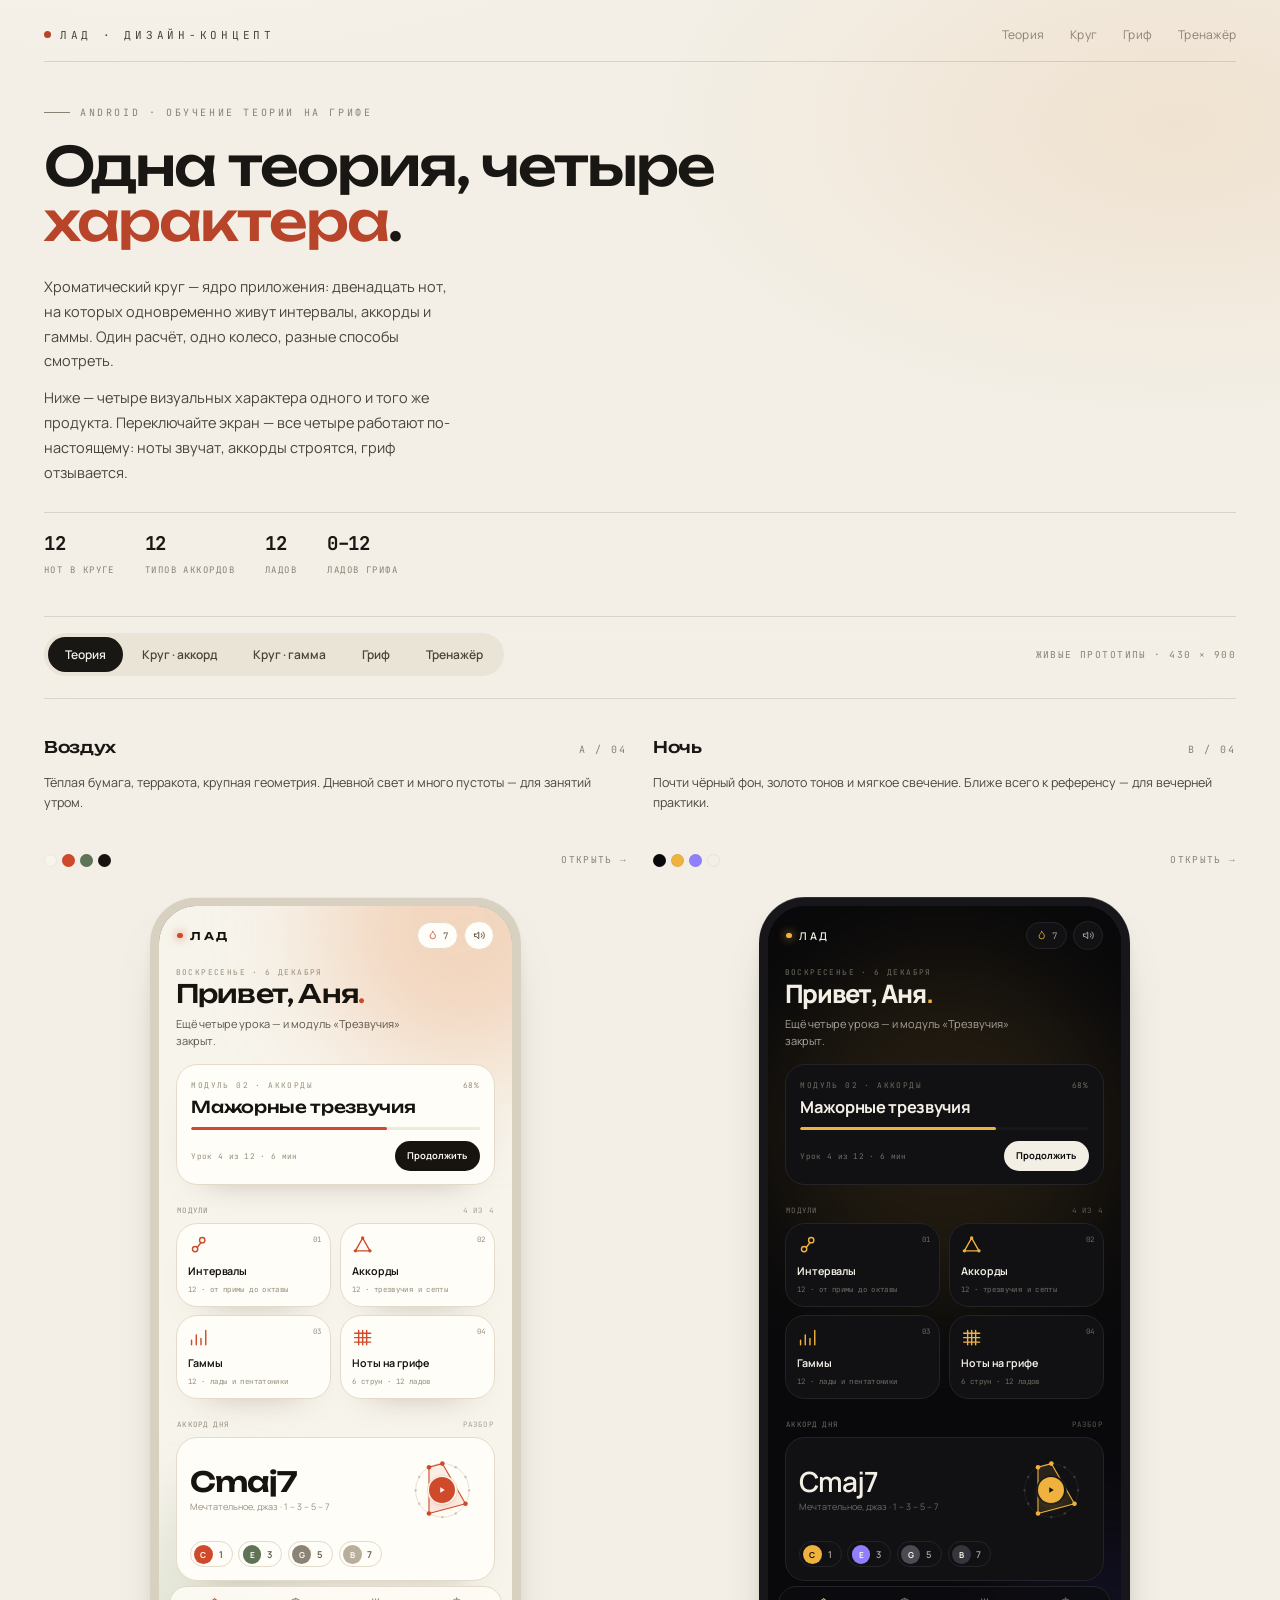
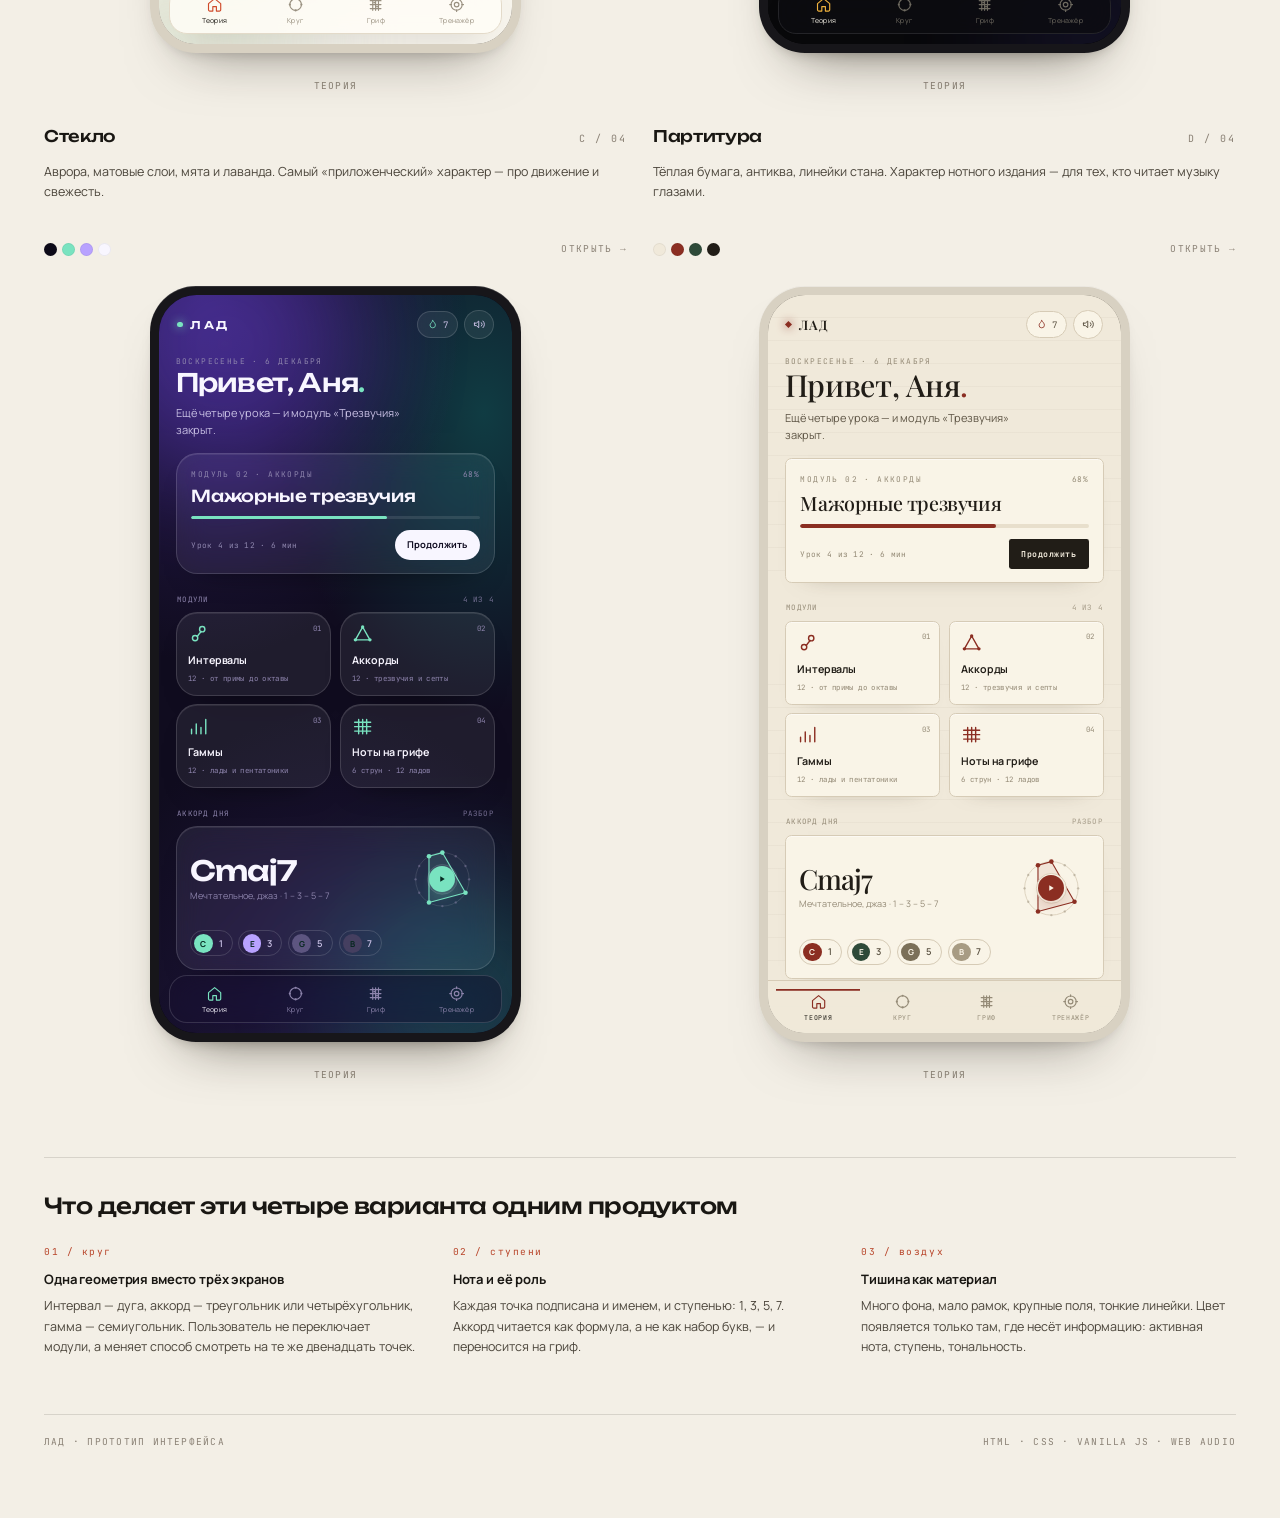
==== index.html @ 46d34e44 "ЛАД: четыре варианта дизайна, локальные шрифты и Android-оболочка" ====
<!doctype html>
<html lang="ru">
<head>
<meta charset="utf-8">
<meta name="viewport" content="width=device-width, initial-scale=1">
<title>ЛАД — четыре характера одного приложения</title>
<link rel="stylesheet" href="assets/fonts/fonts.css">
<style>
  :root{
    --paper:#f3efe6;
    --paper-2:#eae4d7;
    --ink:#191713;
    --ink-2:#4a443a;
    --ink-3:#8a8175;
    --rule:rgba(25,23,19,.13);
    --accent:#b8452a;
    --font:"Manrope",system-ui,sans-serif;
    --mono:"JetBrains Mono",ui-monospace,monospace;
  }
  *{box-sizing:border-box}
  html,body{margin:0}
  body{
    background:
      radial-gradient(1100px 520px at 12% -8%, #fbf7ee 0%, rgba(251,247,238,0) 62%),
      radial-gradient(900px 500px at 92% 4%, #f0e2d0 0%, rgba(240,226,208,0) 58%),
      var(--paper);
    color:var(--ink);
    font-family:var(--font);
    -webkit-font-smoothing:antialiased;
    padding:0 0 70px;
  }
  .wrap{max-width:1500px;margin:0 auto;padding:0 44px}

  /* ---------- top bar ---------- */
  .top{display:flex;align-items:center;justify-content:space-between;padding:26px 0 0;border-bottom:1px solid var(--rule);padding-bottom:18px}
  .brand{display:flex;align-items:center;gap:9px;font-family:var(--mono);font-size:11px;letter-spacing:.34em;text-transform:uppercase;color:var(--ink-2)}
  .brand i{width:7px;height:7px;border-radius:50%;background:var(--accent);display:block}
  .top nav{display:flex;gap:26px;font-size:12px;color:var(--ink-3)}
  .top nav b{color:var(--ink);font-weight:600}
  .top nav span{letter-spacing:.02em}

  /* ---------- hero ---------- */
  .hero{display:grid;grid-template-columns:minmax(0,1.15fr) minmax(0,.85fr);gap:56px;align-items:start;padding:44px 0 38px}
  .eyebrow{font-family:var(--mono);font-size:10px;letter-spacing:.26em;text-transform:uppercase;color:var(--ink-3);display:flex;align-items:center;gap:10px}
  .eyebrow::before{content:"";width:26px;height:1px;background:var(--ink-3);display:block}
  h1{
    font-family:"Unbounded",var(--font);
    font-weight:500;font-size:clamp(34px,4.2vw,62px);line-height:1.02;
    letter-spacing:-.035em;margin:20px 0 0;max-width:14ch;
  }
  h1 em{font-style:normal;color:var(--accent)}
  .hero p{font-size:14.5px;line-height:1.72;color:var(--ink-2);margin:0 0 6px;max-width:46ch}
  .hero p + p{margin-top:12px}
  .facts{display:flex;gap:30px;margin-top:26px;padding-top:18px;border-top:1px solid var(--rule)}
  .fact b{display:block;font-family:var(--mono);font-size:19px;letter-spacing:-.02em}
  .fact span{font-family:var(--mono);font-size:9px;letter-spacing:.16em;text-transform:uppercase;color:var(--ink-3)}

  /* ---------- switcher ---------- */
  .bar{display:flex;align-items:center;justify-content:space-between;gap:20px;padding:16px 0 22px;border-top:1px solid var(--rule);border-bottom:1px solid var(--rule);position:sticky;top:0;z-index:20;background:rgba(243,239,230,.88);backdrop-filter:blur(14px)}
  .switch{display:flex;gap:2px;background:var(--paper-2);border-radius:999px;padding:4px}
  .switch button{
    appearance:none;border:0;background:transparent;cursor:pointer;
    font-family:var(--font);font-size:12px;font-weight:600;color:var(--ink-2);
    padding:9px 17px;border-radius:999px;transition:background .18s,color .18s;
  }
  .switch button:hover{color:var(--ink)}
  .switch button.on{background:var(--ink);color:var(--paper)}
  .hint{font-family:var(--mono);font-size:9.5px;letter-spacing:.15em;text-transform:uppercase;color:var(--ink-3)}

  /* ---------- gallery ---------- */
  .gallery{display:grid;grid-template-columns:repeat(4,minmax(0,1fr));gap:30px;padding:38px 0 12px}
  .col{display:flex;flex-direction:column;gap:16px;min-width:0}
  .col-head{display:flex;align-items:baseline;justify-content:space-between;gap:10px}
  .col-head .let{font-family:var(--mono);font-size:10px;letter-spacing:.2em;color:var(--ink-3)}
  .col-head h2{font-family:"Unbounded",var(--font);font-weight:500;font-size:16px;letter-spacing:-.02em;margin:0}
  .col-desc{font-size:12.5px;line-height:1.6;color:var(--ink-2);min-height:64px}
  .swatches{display:flex;gap:5px;align-items:center}
  .swatches i{width:13px;height:13px;border-radius:50%;display:block;box-shadow:inset 0 0 0 1px rgba(0,0,0,.06)}
  .col-link{margin-left:auto;font-family:var(--mono);font-size:9.5px;letter-spacing:.14em;text-transform:uppercase;color:var(--ink-3);text-decoration:none;border-bottom:1px solid transparent}
  .col-link:hover{color:var(--ink);border-color:var(--ink)}

  .phone-slot{position:relative;display:flex;justify-content:center;padding:14px 0 10px}
  .phone{
    width:452px;height:922px;flex:none;
    border-radius:56px;padding:11px;
    background:#17161a;
    box-shadow:
      0 1px 0 rgba(255,255,255,.16) inset,
      0 40px 70px -46px rgba(30,24,14,.7),
      0 8px 20px -14px rgba(30,24,14,.5);
    zoom:.655;
  }
  .phone iframe{
    width:100%;height:100%;border:0;display:block;border-radius:46px;background:#0b0b0d;
  }
  .phone.light-frame{background:#d8d1c2;box-shadow:0 1px 0 rgba(255,255,255,.6) inset,0 40px 70px -46px rgba(30,24,14,.55),0 8px 20px -14px rgba(30,24,14,.35)}
  .caption{font-family:var(--mono);font-size:9.5px;letter-spacing:.12em;text-transform:uppercase;color:var(--ink-3);text-align:center}

  /* ---------- principles ---------- */
  .principles{margin-top:64px;border-top:1px solid var(--rule);padding-top:34px}
  .principles h3{font-family:"Unbounded",var(--font);font-weight:500;font-size:22px;letter-spacing:-.025em;margin:0 0 26px}
  .pgrid{display:grid;grid-template-columns:repeat(3,1fr);gap:34px}
  .p h4{font-size:13px;margin:0 0 8px;letter-spacing:-.01em}
  .p p{font-size:12.5px;line-height:1.65;color:var(--ink-2);margin:0}
  .p .n{font-family:var(--mono);font-size:9.5px;letter-spacing:.16em;color:var(--accent);display:block;margin-bottom:12px}
  footer{margin-top:56px;padding-top:20px;border-top:1px solid var(--rule);display:flex;justify-content:space-between;gap:20px;font-family:var(--mono);font-size:9.5px;letter-spacing:.13em;text-transform:uppercase;color:var(--ink-3)}

  @media (max-width:1380px){
    .gallery{grid-template-columns:repeat(2,minmax(0,1fr));gap:34px 26px}
    .hero{grid-template-columns:1fr;gap:26px}
    .phone{zoom:.82}
  }
  @media (max-width:860px){
    .wrap{padding:0 20px}
    .gallery{grid-template-columns:1fr}
    .hero{padding:34px 0 26px}
    .top nav{display:none}
    .phone{zoom:.86}
    .pgrid{grid-template-columns:1fr;gap:22px}
  }
</style>
</head>
<body>
<div class="wrap">

  <header class="top">
    <div class="brand"><i></i>лад · дизайн-концепт</div>
    <nav>
      <span>Теория</span><span>Круг</span><span>Гриф</span><span>Тренажёр</span>
    </nav>
  </header>

  <section class="hero">
    <div>
      <div class="eyebrow">Android · обучение теории на грифе</div>
      <h1>Одна теория, четыре <em>характера</em>.</h1>
    </div>
    <div>
      <p>Хроматический круг — ядро приложения: двенадцать нот, на которых одновременно живут интервалы, аккорды и гаммы. Один расчёт, одно колесо, разные способы смотреть.</p>
      <p>Ниже — четыре визуальных характера одного и того же продукта. Переключайте экран — все четыре работают по-настоящему: ноты звучат, аккорды строятся, гриф отзывается.</p>
      <div class="facts">
        <div class="fact"><b>12</b><span>нот в круге</span></div>
        <div class="fact"><b>12</b><span>типов аккордов</span></div>
        <div class="fact"><b>12</b><span>ладов</span></div>
        <div class="fact"><b>0–12</b><span>ладов грифа</span></div>
      </div>
    </div>
  </section>

  <div class="bar">
    <div class="switch" id="switch">
      <button data-screen="home" class="on">Теория</button>
      <button data-screen="circle">Круг · аккорд</button>
      <button data-screen="scale">Круг · гамма</button>
      <button data-screen="neck">Гриф</button>
      <button data-screen="train">Тренажёр</button>
    </div>
    <div class="hint">живые прототипы · 430 × 900</div>
  </div>

  <section class="gallery" id="gallery"></section>

  <section class="principles">
    <h3>Что делает эти четыре варианта одним продуктом</h3>
    <div class="pgrid">
      <div class="p"><span class="n">01 / круг</span><h4>Одна геометрия вместо трёх экранов</h4><p>Интервал — дуга, аккорд — треугольник или четырёхугольник, гамма — семиугольник. Пользователь не переключает модули, а меняет способ смотреть на те же двенадцать точек.</p></div>
      <div class="p"><span class="n">02 / ступени</span><h4>Нота и её роль</h4><p>Каждая точка подписана и именем, и ступенью: 1, 3, 5, 7. Аккорд читается как формула, а не как набор букв, — и переносится на гриф.</p></div>
      <div class="p"><span class="n">03 / воздух</span><h4>Тишина как материал</h4><p>Много фона, мало рамок, крупные поля, тонкие линейки. Цвет появляется только там, где несёт информацию: активная нота, ступень, тональность.</p></div>
    </div>
  </section>

  <footer>
    <span>лад · прототип интерфейса</span>
    <span>html · css · vanilla js · web audio</span>
  </footer>
</div>

<script>
  const THEMES = [
    { id:"air", letter:"A", name:"Воздух", frame:"light-frame",
      desc:"Тёплая бумага, терракота, крупная геометрия. Дневной свет и много пустоты — для занятий утром.",
      sw:["#f7f4ec","#cf4a2a","#5f7357","#17140f"], cap:"дневной свет" },
    { id:"night", letter:"B", name:"Ночь", frame:"",
      desc:"Почти чёрный фон, золото тонов и мягкое свечение. Ближе всего к референсу — для вечерней практики.",
      sw:["#09090b","#f0b23e","#9080ff","#f3efe5"], cap:"вечерняя практика" },
    { id:"glass", letter:"C", name:"Стекло", frame:"",
      desc:"Аврора, матовые слои, мята и лаванда. Самый «приложенческий» характер — про движение и свежесть.",
      sw:["#0c0a18","#79e3c0","#b8a2ff","#f8f6ff"], cap:"прохладное стекло" },
    { id:"score", letter:"D", name:"Партитура", frame:"light-frame",
      desc:"Тёплая бумага, антиква, линейки стана. Характер нотного издания — для тех, кто читает музыку глазами.",
      sw:["#f0e9da","#8b2e22","#2e4a39","#211d17"], cap:"нотное издание" }
  ];

  const SCREENS = {
    home:   { path:"app.html?theme=%t&screen=home",            cap:"теория" },
    circle: { path:"app.html?theme=%t&screen=circle&mode=chord", cap:"круг · аккорд" },
    scale:  { path:"app.html?theme=%t&screen=circle&mode=scale", cap:"круг · гамма" },
    neck:   { path:"app.html?theme=%t&screen=neck&mode=chord",   cap:"гриф" },
    train:  { path:"app.html?theme=%t&screen=train&demo=answered", cap:"тренажёр" }
  };

  const gallery = document.getElementById("gallery");

  gallery.innerHTML = THEMES.map(t => `
    <article class="col" data-theme="${t.id}">
      <div class="col-head">
        <h2>${t.name}</h2>
        <span class="let">${t.letter} / 04</span>
      </div>
      <div class="col-desc">${t.desc}</div>
      <div class="swatches">
        ${t.sw.map(c => `<i style="background:${c}"></i>`).join("")}
        <a class="col-link" href="app.html?theme=${t.id}" target="_blank" rel="noopener">открыть →</a>
      </div>
      <div class="phone-slot">
        <div class="phone ${t.frame}">
          <iframe title="${t.name}" src="" loading="lazy"></iframe>
        </div>
      </div>
      <div class="caption" data-cap>${t.cap}</div>
    </article>
  `).join("");

  function setScreen(key){
    const cfg = SCREENS[key] || SCREENS.home;
    document.querySelectorAll("#gallery .col").forEach(col => {
      const theme = col.dataset.theme;
      const frame = col.querySelector("iframe");
      const src = cfg.path.replace("%t", theme);
      if (frame.getAttribute("src") !== src) frame.setAttribute("src", src);
      const cap = col.querySelector("[data-cap]");
      if (cap) cap.textContent = cfg.cap;
    });
  }

  document.getElementById("switch").addEventListener("click", e => {
    const btn = e.target.closest("button[data-screen]");
    if (!btn) return;
    document.querySelectorAll("#switch button").forEach(b => b.classList.toggle("on", b === btn));
    setScreen(btn.dataset.screen);
  });

  const initial = new URLSearchParams(location.search).get("screen") || "home";
  document.querySelectorAll("#switch button").forEach(b => b.classList.toggle("on", b.dataset.screen === initial));
  setScreen(initial);
</script>
</body>
</html>
---- assets/fonts/fonts.css ----
@font-face {
  font-family: "Unbounded";
  font-style: normal;
  font-weight: 200 900;
  font-display: swap;
  src: url("unbounded-cyr.woff2") format("woff2");
  unicode-range: U+0301, U+0400-045F, U+0490-0491, U+04B0-04B1, U+2116;
}

@font-face {
  font-family: "Unbounded";
  font-style: normal;
  font-weight: 200 900;
  font-display: swap;
  src: url("unbounded-lat.woff2") format("woff2");
  unicode-range: U+0000-00FF, U+0131, U+0152-0153, U+02BB-02BC, U+02C6, U+02DA, U+02DC, U+0304, U+0308, U+0329, U+2000-206F, U+20AC, U+2122, U+2191, U+2193, U+2212, U+2215, U+FEFF, U+FFFD;
}

@font-face {
  font-family: "Manrope";
  font-style: normal;
  font-weight: 200 800;
  font-display: swap;
  src: url("manrope-cyr.woff2") format("woff2");
  unicode-range: U+0301, U+0400-045F, U+0490-0491, U+04B0-04B1, U+2116;
}

@font-face {
  font-family: "Manrope";
  font-style: normal;
  font-weight: 200 800;
  font-display: swap;
  src: url("manrope-lat.woff2") format("woff2");
  unicode-range: U+0000-00FF, U+0131, U+0152-0153, U+02BB-02BC, U+02C6, U+02DA, U+02DC, U+0304, U+0308, U+0329, U+2000-206F, U+20AC, U+2122, U+2191, U+2193, U+2212, U+2215, U+FEFF, U+FFFD;
}

@font-face {
  font-family: "JetBrains Mono";
  font-style: normal;
  font-weight: 100 800;
  font-display: swap;
  src: url("jetbrains-mono-cyr.woff2") format("woff2");
  unicode-range: U+0301, U+0400-045F, U+0490-0491, U+04B0-04B1, U+2116;
}

@font-face {
  font-family: "JetBrains Mono";
  font-style: normal;
  font-weight: 100 800;
  font-display: swap;
  src: url("jetbrains-mono-lat.woff2") format("woff2");
  unicode-range: U+0000-00FF, U+0131, U+0152-0153, U+02BB-02BC, U+02C6, U+02DA, U+02DC, U+0304, U+0308, U+0329, U+2000-206F, U+20AC, U+2122, U+2191, U+2193, U+2212, U+2215, U+FEFF, U+FFFD;
}

@font-face {
  font-family: "Playfair Display";
  font-style: italic;
  font-weight: 400 900;
  font-display: swap;
  src: url("playfair-cyr-italic.woff2") format("woff2");
  unicode-range: U+0301, U+0400-045F, U+0490-0491, U+04B0-04B1, U+2116;
}

@font-face {
  font-family: "Playfair Display";
  font-style: italic;
  font-weight: 400 900;
  font-display: swap;
  src: url("playfair-lat-italic.woff2") format("woff2");
  unicode-range: U+0000-00FF, U+0131, U+0152-0153, U+02BB-02BC, U+02C6, U+02DA, U+02DC, U+0304, U+0308, U+0329, U+2000-206F, U+20AC, U+2122, U+2191, U+2193, U+2212, U+2215, U+FEFF, U+FFFD;
}

@font-face {
  font-family: "Playfair Display";
  font-style: normal;
  font-weight: 400 900;
  font-display: swap;
  src: url("playfair-cyr.woff2") format("woff2");
  unicode-range: U+0301, U+0400-045F, U+0490-0491, U+04B0-04B1, U+2116;
}

@font-face {
  font-family: "Playfair Display";
  font-style: normal;
  font-weight: 400 900;
  font-display: swap;
  src: url("playfair-lat.woff2") format("woff2");
  unicode-range: U+0000-00FF, U+0131, U+0152-0153, U+02BB-02BC, U+02C6, U+02DA, U+02DC, U+0304, U+0308, U+0329, U+2000-206F, U+20AC, U+2122, U+2191, U+2193, U+2212, U+2215, U+FEFF, U+FFFD;
}
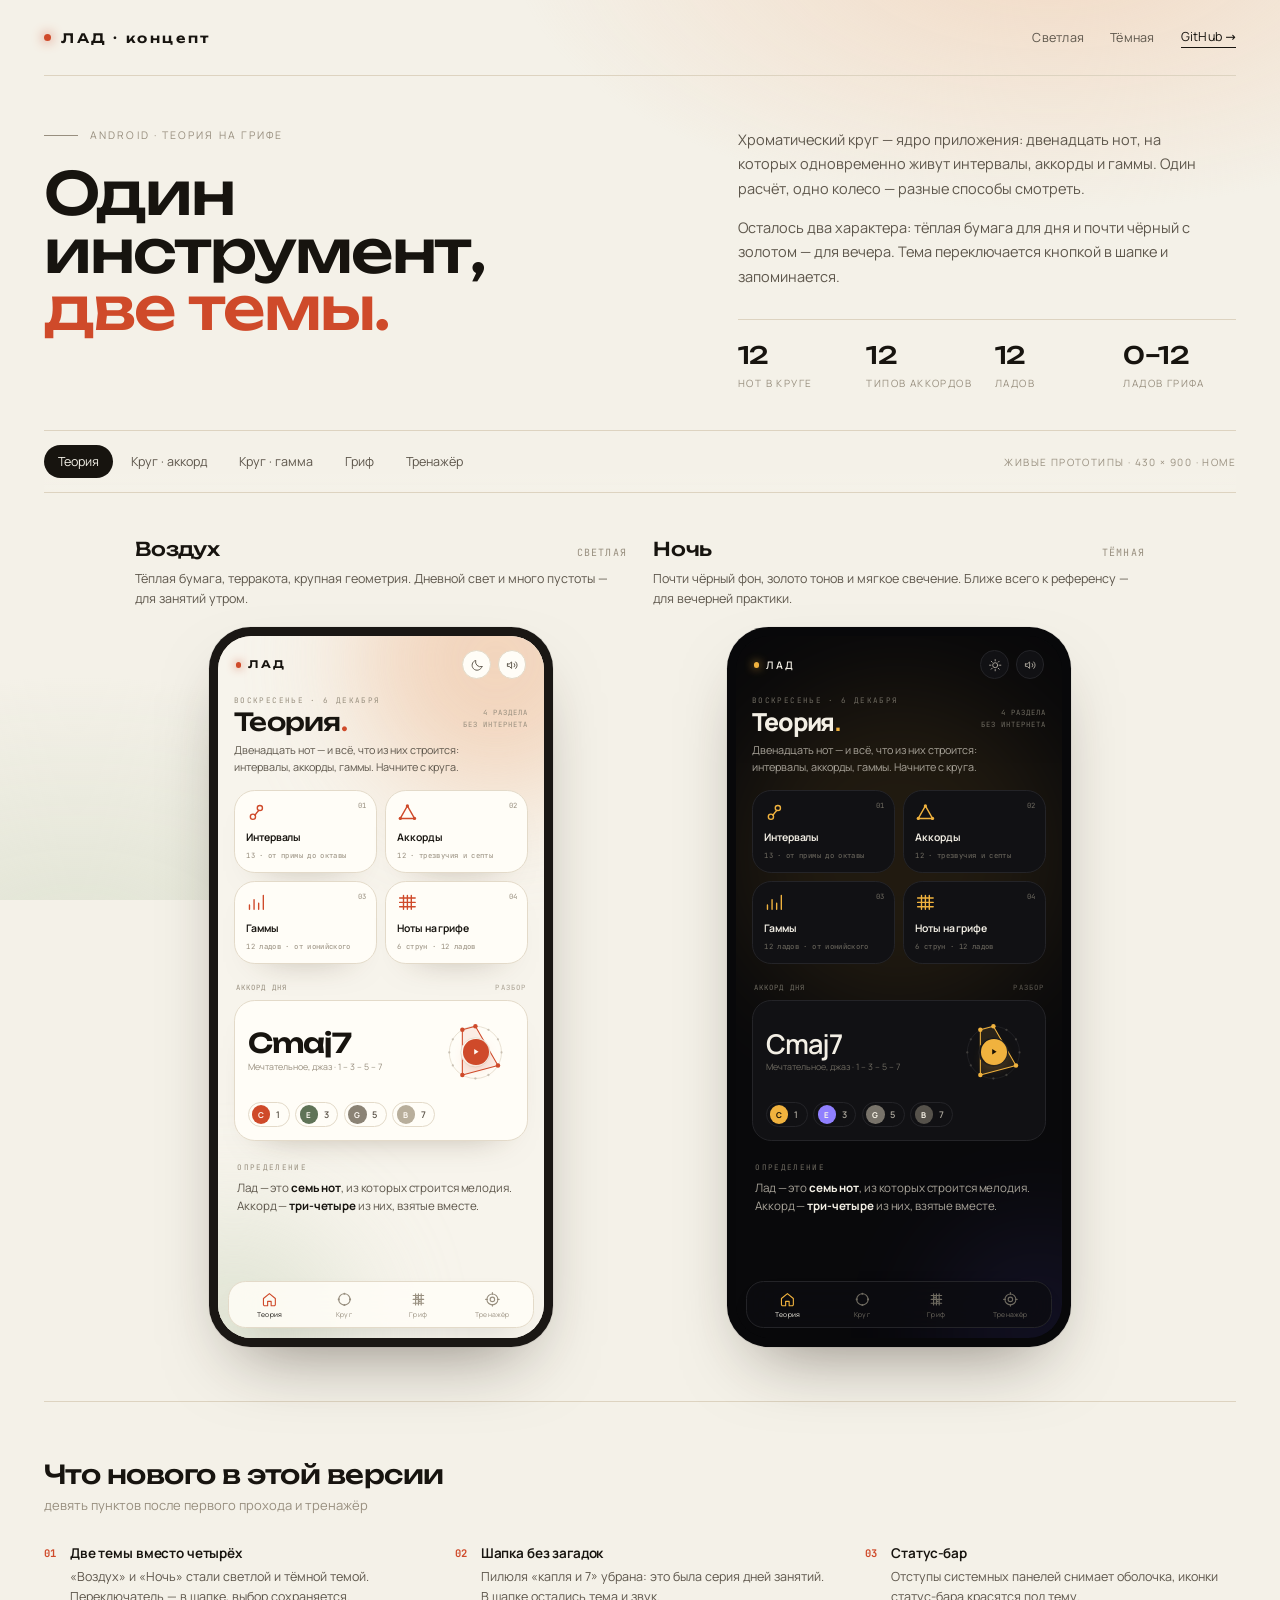
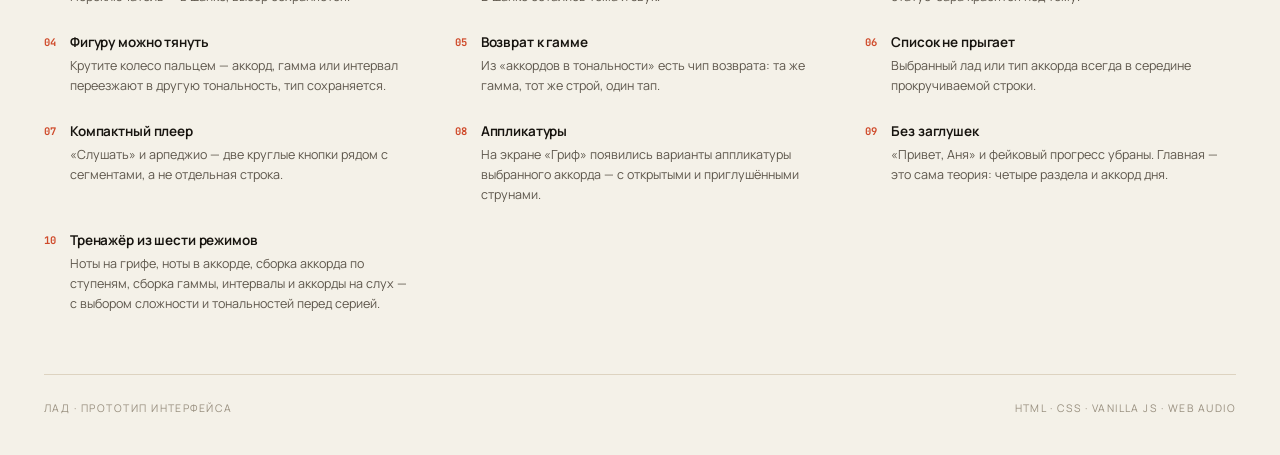
==== commit d465257e: "Тренажёр: шесть режимов, сложность и тональности перед серией - ноты на грифе, ноты в аккорде, сборк" ====
--- a/index.html
+++ b/index.html
@@ -3,120 +3,110 @@
 <head>
 <meta charset="utf-8">
 <meta name="viewport" content="width=device-width, initial-scale=1">
-<title>ЛАД — четыре характера одного приложения</title>
+<title>ЛАД — две темы, один инструмент</title>
 <link rel="stylesheet" href="assets/fonts/fonts.css">
 <style>
   :root{
-    --paper:#f3efe6;
-    --paper-2:#eae4d7;
-    --ink:#191713;
-    --ink-2:#4a443a;
-    --ink-3:#8a8175;
-    --rule:rgba(25,23,19,.13);
-    --accent:#b8452a;
-    --font:"Manrope",system-ui,sans-serif;
-    --mono:"JetBrains Mono",ui-monospace,monospace;
+    --paper:#f4f1e8; --paper-2:#efeade; --ink:#17140f; --ink-2:#5d564b; --ink-3:#988f7f;
+    --line:#ddd3c0; --accent:#cf4a2a; --accent-2:#5f7357;
+    --font:"Manrope",system-ui,sans-serif; --display:"Unbounded","Manrope",sans-serif;
   }
   *{box-sizing:border-box}
   html,body{margin:0}
   body{
+    background:var(--paper); color:var(--ink); font-family:var(--font);
+    -webkit-font-smoothing:antialiased;
+  }
+  body::before{
+    content:""; position:fixed; inset:0; pointer-events:none; z-index:0;
     background:
-      radial-gradient(1100px 520px at 12% -8%, #fbf7ee 0%, rgba(251,247,238,0) 62%),
-      radial-gradient(900px 500px at 92% 4%, #f0e2d0 0%, rgba(240,226,208,0) 58%),
-      var(--paper);
-    color:var(--ink);
-    font-family:var(--font);
-    -webkit-font-smoothing:antialiased;
-    padding:0 0 70px;
-  }
-  .wrap{max-width:1500px;margin:0 auto;padding:0 44px}
-
-  /* ---------- top bar ---------- */
-  .top{display:flex;align-items:center;justify-content:space-between;padding:26px 0 0;border-bottom:1px solid var(--rule);padding-bottom:18px}
-  .brand{display:flex;align-items:center;gap:9px;font-family:var(--mono);font-size:11px;letter-spacing:.34em;text-transform:uppercase;color:var(--ink-2)}
-  .brand i{width:7px;height:7px;border-radius:50%;background:var(--accent);display:block}
-  .top nav{display:flex;gap:26px;font-size:12px;color:var(--ink-3)}
-  .top nav b{color:var(--ink);font-weight:600}
-  .top nav span{letter-spacing:.02em}
-
-  /* ---------- hero ---------- */
-  .hero{display:grid;grid-template-columns:minmax(0,1.15fr) minmax(0,.85fr);gap:56px;align-items:start;padding:44px 0 38px}
-  .eyebrow{font-family:var(--mono);font-size:10px;letter-spacing:.26em;text-transform:uppercase;color:var(--ink-3);display:flex;align-items:center;gap:10px}
-  .eyebrow::before{content:"";width:26px;height:1px;background:var(--ink-3);display:block}
+      radial-gradient(60% 42% at 82% -6%, rgba(240,199,168,.55), transparent 70%),
+      radial-gradient(52% 40% at 6% 104%, rgba(207,216,194,.5), transparent 72%);
+  }
+  .wrap{position:relative; z-index:1; max-width:1560px; margin:0 auto; padding:0 44px}
+
+  /* ---------- top */
+  .top{display:flex; align-items:center; justify-content:space-between; height:76px; border-bottom:1px solid var(--line)}
+  .brand{display:flex; align-items:center; gap:10px; font-family:var(--display); font-size:13px; font-weight:600; letter-spacing:.2em}
+  .brand i{width:7px; height:7px; border-radius:50%; background:var(--accent); box-shadow:0 0 12px var(--accent)}
+  .top nav{display:flex; gap:26px; align-items:center; font-size:12.5px; letter-spacing:.02em}
+  .top nav a{color:var(--ink-2); text-decoration:none; transition:color .2s}
+  .top nav a:hover{color:var(--ink)}
+  .top nav a.cta{color:var(--ink); border-bottom:1px solid var(--ink); padding-bottom:2px}
+
+  /* ---------- hero */
+  .hero{display:grid; grid-template-columns:minmax(0,1.12fr) minmax(0,.88fr); gap:60px; align-items:start; padding:52px 0 40px}
+  .eyebrow{display:flex; align-items:center; gap:12px; font-size:10.5px; letter-spacing:.2em; text-transform:uppercase; color:var(--ink-3)}
+  .eyebrow::before{content:""; width:34px; height:1px; background:var(--ink-3)}
   h1{
-    font-family:"Unbounded",var(--font);
-    font-weight:500;font-size:clamp(34px,4.2vw,62px);line-height:1.02;
-    letter-spacing:-.035em;margin:20px 0 0;max-width:14ch;
-  }
-  h1 em{font-style:normal;color:var(--accent)}
-  .hero p{font-size:14.5px;line-height:1.72;color:var(--ink-2);margin:0 0 6px;max-width:46ch}
-  .hero p + p{margin-top:12px}
-  .facts{display:flex;gap:30px;margin-top:26px;padding-top:18px;border-top:1px solid var(--rule)}
-  .fact b{display:block;font-family:var(--mono);font-size:19px;letter-spacing:-.02em}
-  .fact span{font-family:var(--mono);font-size:9px;letter-spacing:.16em;text-transform:uppercase;color:var(--ink-3)}
-
-  /* ---------- switcher ---------- */
-  .bar{display:flex;align-items:center;justify-content:space-between;gap:20px;padding:16px 0 22px;border-top:1px solid var(--rule);border-bottom:1px solid var(--rule);position:sticky;top:0;z-index:20;background:rgba(243,239,230,.88);backdrop-filter:blur(14px)}
-  .switch{display:flex;gap:2px;background:var(--paper-2);border-radius:999px;padding:4px}
-  .switch button{
-    appearance:none;border:0;background:transparent;cursor:pointer;
-    font-family:var(--font);font-size:12px;font-weight:600;color:var(--ink-2);
-    padding:9px 17px;border-radius:999px;transition:background .18s,color .18s;
-  }
-  .switch button:hover{color:var(--ink)}
-  .switch button.on{background:var(--ink);color:var(--paper)}
-  .hint{font-family:var(--mono);font-size:9.5px;letter-spacing:.15em;text-transform:uppercase;color:var(--ink-3)}
-
-  /* ---------- gallery ---------- */
-  .gallery{display:grid;grid-template-columns:repeat(4,minmax(0,1fr));gap:30px;padding:38px 0 12px}
-  .col{display:flex;flex-direction:column;gap:16px;min-width:0}
-  .col-head{display:flex;align-items:baseline;justify-content:space-between;gap:10px}
-  .col-head .let{font-family:var(--mono);font-size:10px;letter-spacing:.2em;color:var(--ink-3)}
-  .col-head h2{font-family:"Unbounded",var(--font);font-weight:500;font-size:16px;letter-spacing:-.02em;margin:0}
-  .col-desc{font-size:12.5px;line-height:1.6;color:var(--ink-2);min-height:64px}
-  .swatches{display:flex;gap:5px;align-items:center}
-  .swatches i{width:13px;height:13px;border-radius:50%;display:block;box-shadow:inset 0 0 0 1px rgba(0,0,0,.06)}
-  .col-link{margin-left:auto;font-family:var(--mono);font-size:9.5px;letter-spacing:.14em;text-transform:uppercase;color:var(--ink-3);text-decoration:none;border-bottom:1px solid transparent}
-  .col-link:hover{color:var(--ink);border-color:var(--ink)}
-
-  .phone-slot{position:relative;display:flex;justify-content:center;padding:14px 0 10px}
+    margin:22px 0 0; font-family:var(--display); font-weight:500;
+    font-size:clamp(44px,4.6vw,74px); line-height:.98; letter-spacing:-.035em;
+  }
+  h1 em{font-style:normal; color:var(--accent)}
+  .hero p{font-size:14.5px; line-height:1.68; color:var(--ink-2); margin:0 0 15px; max-width:52ch}
+  .facts{display:grid; grid-template-columns:repeat(4,1fr); gap:16px; margin-top:30px; padding-top:20px; border-top:1px solid var(--line)}
+  .facts b{display:block; font-family:var(--display); font-size:24px; font-weight:500; letter-spacing:-.02em}
+  .facts span{display:block; margin-top:6px; font-size:10px; letter-spacing:.14em; text-transform:uppercase; color:var(--ink-3)}
+
+  /* ---------- switch */
+  .switch{
+    position:sticky; top:0; z-index:5; display:flex; align-items:center; justify-content:space-between;
+    gap:20px; padding:14px 0; border-top:1px solid var(--line); border-bottom:1px solid var(--line);
+    background:linear-gradient(var(--paper) 70%, rgba(244,241,232,.85));
+    backdrop-filter:blur(10px);
+  }
+  .tabs{display:flex; gap:4px; flex-wrap:wrap}
+  .tabs button, .themes button{
+    font:inherit; font-size:12.5px; color:var(--ink-2); background:transparent; border:0;
+    padding:8px 14px; border-radius:999px; cursor:pointer; transition:all .18s;
+  }
+  .tabs button:hover, .themes button:hover{color:var(--ink); background:rgba(0,0,0,.04)}
+  .tabs button.on{background:var(--ink); color:var(--paper)}
+  .hint{font-size:10px; letter-spacing:.14em; text-transform:uppercase; color:var(--ink-3)}
+
+  /* ---------- gallery */
+  .gallery{display:grid; grid-template-columns:1fr 1fr; gap:60px; max-width:1010px; margin:0 auto; padding:44px 0 10px; align-items:start}
+  .col{display:flex; flex-direction:column; align-items:center}
+  .col-head{display:flex; align-items:baseline; justify-content:space-between; width:100%; margin-bottom:8px}
+  .col-head h2{margin:0; font-family:var(--display); font-size:19px; font-weight:500; letter-spacing:-.01em}
+  .col-head span{font-family:"JetBrains Mono",monospace; font-size:10px; letter-spacing:.12em; text-transform:uppercase; color:var(--ink-3)}
+  .col-desc{width:100%; min-height:44px; margin:0 0 14px; font-size:12.5px; line-height:1.6; color:var(--ink-2)}
+
   .phone{
-    width:452px;height:922px;flex:none;
-    border-radius:56px;padding:11px;
-    background:#17161a;
-    box-shadow:
-      0 1px 0 rgba(255,255,255,.16) inset,
-      0 40px 70px -46px rgba(30,24,14,.7),
-      0 8px 20px -14px rgba(30,24,14,.5);
-    zoom:.655;
-  }
-  .phone iframe{
-    width:100%;height:100%;border:0;display:block;border-radius:46px;background:#0b0b0d;
-  }
-  .phone.light-frame{background:#d8d1c2;box-shadow:0 1px 0 rgba(255,255,255,.6) inset,0 40px 70px -46px rgba(30,24,14,.55),0 8px 20px -14px rgba(30,24,14,.35)}
-  .caption{font-family:var(--mono);font-size:9.5px;letter-spacing:.12em;text-transform:uppercase;color:var(--ink-3);text-align:center}
-
-  /* ---------- principles ---------- */
-  .principles{margin-top:64px;border-top:1px solid var(--rule);padding-top:34px}
-  .principles h3{font-family:"Unbounded",var(--font);font-weight:500;font-size:22px;letter-spacing:-.025em;margin:0 0 26px}
-  .pgrid{display:grid;grid-template-columns:repeat(3,1fr);gap:34px}
-  .p h4{font-size:13px;margin:0 0 8px;letter-spacing:-.01em}
-  .p p{font-size:12.5px;line-height:1.65;color:var(--ink-2);margin:0}
-  .p .n{font-family:var(--mono);font-size:9.5px;letter-spacing:.16em;color:var(--accent);display:block;margin-bottom:12px}
-  footer{margin-top:56px;padding-top:20px;border-top:1px solid var(--rule);display:flex;justify-content:space-between;gap:20px;font-family:var(--mono);font-size:9.5px;letter-spacing:.13em;text-transform:uppercase;color:var(--ink-3)}
-
-  @media (max-width:1380px){
-    .gallery{grid-template-columns:repeat(2,minmax(0,1fr));gap:34px 26px}
-    .hero{grid-template-columns:1fr;gap:26px}
-    .phone{zoom:.82}
-  }
-  @media (max-width:860px){
+    width:430px; height:900px; flex:none; border-radius:52px; padding:11px;
+    background:#1a1714; box-shadow:0 40px 90px -40px rgba(40,30,20,.55), 0 0 0 1px rgba(0,0,0,.06);
+    zoom:1;
+  }
+  .col.dark .phone{background:#08080a}
+  .phone iframe{width:100%; height:100%; border:0; border-radius:42px; display:block; background:transparent}
+
+  /* ---------- fixes */
+  .fixes{padding:56px 0 20px; border-top:1px solid var(--line); margin-top:44px}
+  .fixes h2{margin:0 0 6px; font-family:var(--display); font-size:26px; font-weight:500; letter-spacing:-.02em}
+  .fixes .lead{font-size:13px; color:var(--ink-3); margin:0 0 30px}
+  .fix-grid{display:grid; grid-template-columns:repeat(3,1fr); gap:26px 40px}
+  .fix{display:flex; gap:14px; align-items:flex-start}
+  .fix b{font-family:"JetBrains Mono",monospace; font-size:10.5px; color:var(--accent); padding-top:2px}
+  .fix h3{margin:0 0 5px; font-size:13.5px; font-weight:650; letter-spacing:-.01em}
+  .fix p{margin:0; font-size:12.5px; line-height:1.6; color:var(--ink-2)}
+  .fix p.q{color:var(--ink-3)}
+
+  footer{display:flex; justify-content:space-between; gap:20px; padding:26px 0 40px; margin-top:40px; border-top:1px solid var(--line); font-size:10.5px; letter-spacing:.14em; text-transform:uppercase; color:var(--ink-3)}
+
+  @media (max-width:1420px){
+    .gallery{gap:26px}
+    .phone{zoom:.8}
+  }
+  @media (max-width:1180px){
+    .hero{grid-template-columns:1fr; gap:26px}
+    .gallery{grid-template-columns:1fr}
+    .fix-grid{grid-template-columns:1fr 1fr}
+  }
+  @media (max-width:760px){
     .wrap{padding:0 20px}
-    .gallery{grid-template-columns:1fr}
-    .hero{padding:34px 0 26px}
-    .top nav{display:none}
-    .phone{zoom:.86}
-    .pgrid{grid-template-columns:1fr;gap:22px}
+    .phone{zoom:.62}
+    .fix-grid{grid-template-columns:1fr}
+    .facts{grid-template-columns:1fr 1fr}
   }
 </style>
 </head>
@@ -124,124 +114,109 @@
 <div class="wrap">
 
   <header class="top">
-    <div class="brand"><i></i>лад · дизайн-концепт</div>
+    <div class="brand"><i></i>ЛАД · концепт</div>
     <nav>
-      <span>Теория</span><span>Круг</span><span>Гриф</span><span>Тренажёр</span>
+      <a href="app.html?theme=air">Светлая</a>
+      <a href="app.html?theme=night">Тёмная</a>
+      <a class="cta" href="https://github.com/DDaaBBrrOO/guitarchords" target="_blank" rel="noopener">GitHub →</a>
     </nav>
   </header>
 
   <section class="hero">
     <div>
-      <div class="eyebrow">Android · обучение теории на грифе</div>
-      <h1>Одна теория, четыре <em>характера</em>.</h1>
+      <div class="eyebrow">Android · теория на грифе</div>
+      <h1>Один инструмент,<br><em>две темы.</em></h1>
     </div>
     <div>
-      <p>Хроматический круг — ядро приложения: двенадцать нот, на которых одновременно живут интервалы, аккорды и гаммы. Один расчёт, одно колесо, разные способы смотреть.</p>
-      <p>Ниже — четыре визуальных характера одного и того же продукта. Переключайте экран — все четыре работают по-настоящему: ноты звучат, аккорды строятся, гриф отзывается.</p>
+      <p>Хроматический круг — ядро приложения: двенадцать нот, на которых одновременно живут интервалы, аккорды и гаммы. Один расчёт, одно колесо — разные способы смотреть.</p>
+      <p>Осталось два характера: тёплая бумага для дня и почти чёрный с золотом — для вечера. Тема переключается кнопкой в шапке и запоминается.</p>
       <div class="facts">
-        <div class="fact"><b>12</b><span>нот в круге</span></div>
-        <div class="fact"><b>12</b><span>типов аккордов</span></div>
-        <div class="fact"><b>12</b><span>ладов</span></div>
-        <div class="fact"><b>0–12</b><span>ладов грифа</span></div>
+        <div><b>12</b><span>нот в круге</span></div>
+        <div><b>12</b><span>типов аккордов</span></div>
+        <div><b>12</b><span>ладов</span></div>
+        <div><b>0–12</b><span>ладов грифа</span></div>
       </div>
     </div>
   </section>
 
-  <div class="bar">
-    <div class="switch" id="switch">
+  <div class="switch">
+    <div class="tabs" id="tabs">
       <button data-screen="home" class="on">Теория</button>
       <button data-screen="circle">Круг · аккорд</button>
-      <button data-screen="scale">Круг · гамма</button>
+      <button data-screen="scales">Круг · гамма</button>
       <button data-screen="neck">Гриф</button>
       <button data-screen="train">Тренажёр</button>
     </div>
-    <div class="hint">живые прототипы · 430 × 900</div>
+    <div class="hint" id="hint">живые прототипы · 430 × 900</div>
   </div>
 
-  <section class="gallery" id="gallery"></section>
-
-  <section class="principles">
-    <h3>Что делает эти четыре варианта одним продуктом</h3>
-    <div class="pgrid">
-      <div class="p"><span class="n">01 / круг</span><h4>Одна геометрия вместо трёх экранов</h4><p>Интервал — дуга, аккорд — треугольник или четырёхугольник, гамма — семиугольник. Пользователь не переключает модули, а меняет способ смотреть на те же двенадцать точек.</p></div>
-      <div class="p"><span class="n">02 / ступени</span><h4>Нота и её роль</h4><p>Каждая точка подписана и именем, и ступенью: 1, 3, 5, 7. Аккорд читается как формула, а не как набор букв, — и переносится на гриф.</p></div>
-      <div class="p"><span class="n">03 / воздух</span><h4>Тишина как материал</h4><p>Много фона, мало рамок, крупные поля, тонкие линейки. Цвет появляется только там, где несёт информацию: активная нота, ступень, тональность.</p></div>
+  <section class="gallery">
+    <div class="col">
+      <div class="col-head"><h2>Воздух</h2><span>светлая</span></div>
+      <p class="col-desc">Тёплая бумага, терракота, крупная геометрия. Дневной свет и много пустоты — для занятий утром.</p>
+      <div class="phone"><iframe id="frame-air" title="Светлая тема"></iframe></div>
+    </div>
+    <div class="col dark">
+      <div class="col-head"><h2>Ночь</h2><span>тёмная</span></div>
+      <p class="col-desc">Почти чёрный фон, золото тонов и мягкое свечение. Ближе всего к референсу — для вечерней практики.</p>
+      <div class="phone"><iframe id="frame-night" title="Тёмная тема"></iframe></div>
     </div>
   </section>
 
+  <section class="fixes">
+    <h2>Что нового в этой версии</h2>
+    <p class="lead">девять пунктов после первого прохода и тренажёр</p>
+    <div class="fix-grid">
+      <div class="fix"><b>01</b><div><h3>Две темы вместо четырёх</h3><p>«Воздух» и «Ночь» стали светлой и тёмной темой. Переключатель — в шапке, выбор сохраняется.</p></div></div>
+      <div class="fix"><b>02</b><div><h3>Шапка без загадок</h3><p>Пилюля «капля и 7» убрана: это была серия дней занятий. В шапке остались тема и звук.</p></div></div>
+      <div class="fix"><b>03</b><div><h3>Статус-бар</h3><p>Отступы системных панелей снимает оболочка, иконки статус-бара красятся под тему.</p></div></div>
+      <div class="fix"><b>04</b><div><h3>Фигуру можно тянуть</h3><p>Крутите колесо пальцем — аккорд, гамма или интервал переезжают в другую тональность, тип сохраняется.</p></div></div>
+      <div class="fix"><b>05</b><div><h3>Возврат к гамме</h3><p>Из «аккордов в тональности» есть чип возврата: та же гамма, тот же строй, один тап.</p></div></div>
+      <div class="fix"><b>06</b><div><h3>Список не прыгает</h3><p>Выбранный лад или тип аккорда всегда в середине прокручиваемой строки.</p></div></div>
+      <div class="fix"><b>07</b><div><h3>Компактный плеер</h3><p>«Слушать» и арпеджио — две круглые кнопки рядом с сегментами, а не отдельная строка.</p></div></div>
+      <div class="fix"><b>08</b><div><h3>Аппликатуры</h3><p>На экране «Гриф» появились варианты аппликатуры выбранного аккорда — с открытыми и приглушёнными струнами.</p></div></div>
+      <div class="fix"><b>09</b><div><h3>Без заглушек</h3><p>«Привет, Аня» и фейковый прогресс убраны. Главная — это сама теория: четыре раздела и аккорд дня.</p></div></div>
+      <div class="fix"><b>10</b><div><h3>Тренажёр из шести режимов</h3><p>Ноты на грифе, ноты в аккорде, сборка аккорда по ступеням, сборка гаммы, интервалы и аккорды на слух — с выбором сложности и тональностей перед серией.</p></div></div>
+    </div>
+  </section>
+
   <footer>
-    <span>лад · прототип интерфейса</span>
-    <span>html · css · vanilla js · web audio</span>
+    <span>ЛАД · прототип интерфейса</span>
+    <span>HTML · CSS · vanilla JS · Web Audio</span>
   </footer>
 </div>
 
 <script>
-  const THEMES = [
-    { id:"air", letter:"A", name:"Воздух", frame:"light-frame",
-      desc:"Тёплая бумага, терракота, крупная геометрия. Дневной свет и много пустоты — для занятий утром.",
-      sw:["#f7f4ec","#cf4a2a","#5f7357","#17140f"], cap:"дневной свет" },
-    { id:"night", letter:"B", name:"Ночь", frame:"",
-      desc:"Почти чёрный фон, золото тонов и мягкое свечение. Ближе всего к референсу — для вечерней практики.",
-      sw:["#09090b","#f0b23e","#9080ff","#f3efe5"], cap:"вечерняя практика" },
-    { id:"glass", letter:"C", name:"Стекло", frame:"",
-      desc:"Аврора, матовые слои, мята и лаванда. Самый «приложенческий» характер — про движение и свежесть.",
-      sw:["#0c0a18","#79e3c0","#b8a2ff","#f8f6ff"], cap:"прохладное стекло" },
-    { id:"score", letter:"D", name:"Партитура", frame:"light-frame",
-      desc:"Тёплая бумага, антиква, линейки стана. Характер нотного издания — для тех, кто читает музыку глазами.",
-      sw:["#f0e9da","#8b2e22","#2e4a39","#211d17"], cap:"нотное издание" }
-  ];
-
   const SCREENS = {
-    home:   { path:"app.html?theme=%t&screen=home",            cap:"теория" },
-    circle: { path:"app.html?theme=%t&screen=circle&mode=chord", cap:"круг · аккорд" },
-    scale:  { path:"app.html?theme=%t&screen=circle&mode=scale", cap:"круг · гамма" },
-    neck:   { path:"app.html?theme=%t&screen=neck&mode=chord",   cap:"гриф" },
-    train:  { path:"app.html?theme=%t&screen=train&demo=answered", cap:"тренажёр" }
+    home:   "app.html?theme=%t",
+    circle: "app.html?theme=%t&screen=circle&mode=chord",
+    scales: "app.html?theme=%t&screen=circle&mode=scale",
+    neck:   "app.html?theme=%t&screen=neck&mode=chord",
+    train:  "app.html?theme=%t&screen=train&demo=answered"
   };
 
-  const gallery = document.getElementById("gallery");
-
-  gallery.innerHTML = THEMES.map(t => `
-    <article class="col" data-theme="${t.id}">
-      <div class="col-head">
-        <h2>${t.name}</h2>
-        <span class="let">${t.letter} / 04</span>
-      </div>
-      <div class="col-desc">${t.desc}</div>
-      <div class="swatches">
-        ${t.sw.map(c => `<i style="background:${c}"></i>`).join("")}
-        <a class="col-link" href="app.html?theme=${t.id}" target="_blank" rel="noopener">открыть →</a>
-      </div>
-      <div class="phone-slot">
-        <div class="phone ${t.frame}">
-          <iframe title="${t.name}" src="" loading="lazy"></iframe>
-        </div>
-      </div>
-      <div class="caption" data-cap>${t.cap}</div>
-    </article>
-  `).join("");
-
-  function setScreen(key){
-    const cfg = SCREENS[key] || SCREENS.home;
-    document.querySelectorAll("#gallery .col").forEach(col => {
-      const theme = col.dataset.theme;
-      const frame = col.querySelector("iframe");
-      const src = cfg.path.replace("%t", theme);
-      if (frame.getAttribute("src") !== src) frame.setAttribute("src", src);
-      const cap = col.querySelector("[data-cap]");
-      if (cap) cap.textContent = cfg.cap;
+  const frames = {
+    air: document.getElementById("frame-air"),
+    night: document.getElementById("frame-night")
+  };
+
+  function setScreen(key) {
+    const path = SCREENS[key] || SCREENS.home;
+    frames.air.src = path.replace("%t", "air");
+    frames.night.src = path.replace("%t", "night");
+    document.querySelectorAll("#tabs button").forEach((b) => {
+      b.classList.toggle("on", b.dataset.screen === key);
     });
-  }
-
-  document.getElementById("switch").addEventListener("click", e => {
+    document.getElementById("hint").textContent = "живые прототипы · 430 × 900 · " + key;
+  }
+
+  document.getElementById("tabs").addEventListener("click", (e) => {
     const btn = e.target.closest("button[data-screen]");
-    if (!btn) return;
-    document.querySelectorAll("#switch button").forEach(b => b.classList.toggle("on", b === btn));
-    setScreen(btn.dataset.screen);
+    if (btn) setScreen(btn.dataset.screen);
   });
 
   const initial = new URLSearchParams(location.search).get("screen") || "home";
-  document.querySelectorAll("#switch button").forEach(b => b.classList.toggle("on", b.dataset.screen === initial));
+  document.querySelectorAll("#tabs button").forEach((b) => b.classList.toggle("on", b.dataset.screen === initial));
   setScreen(initial);
 </script>
 </body>
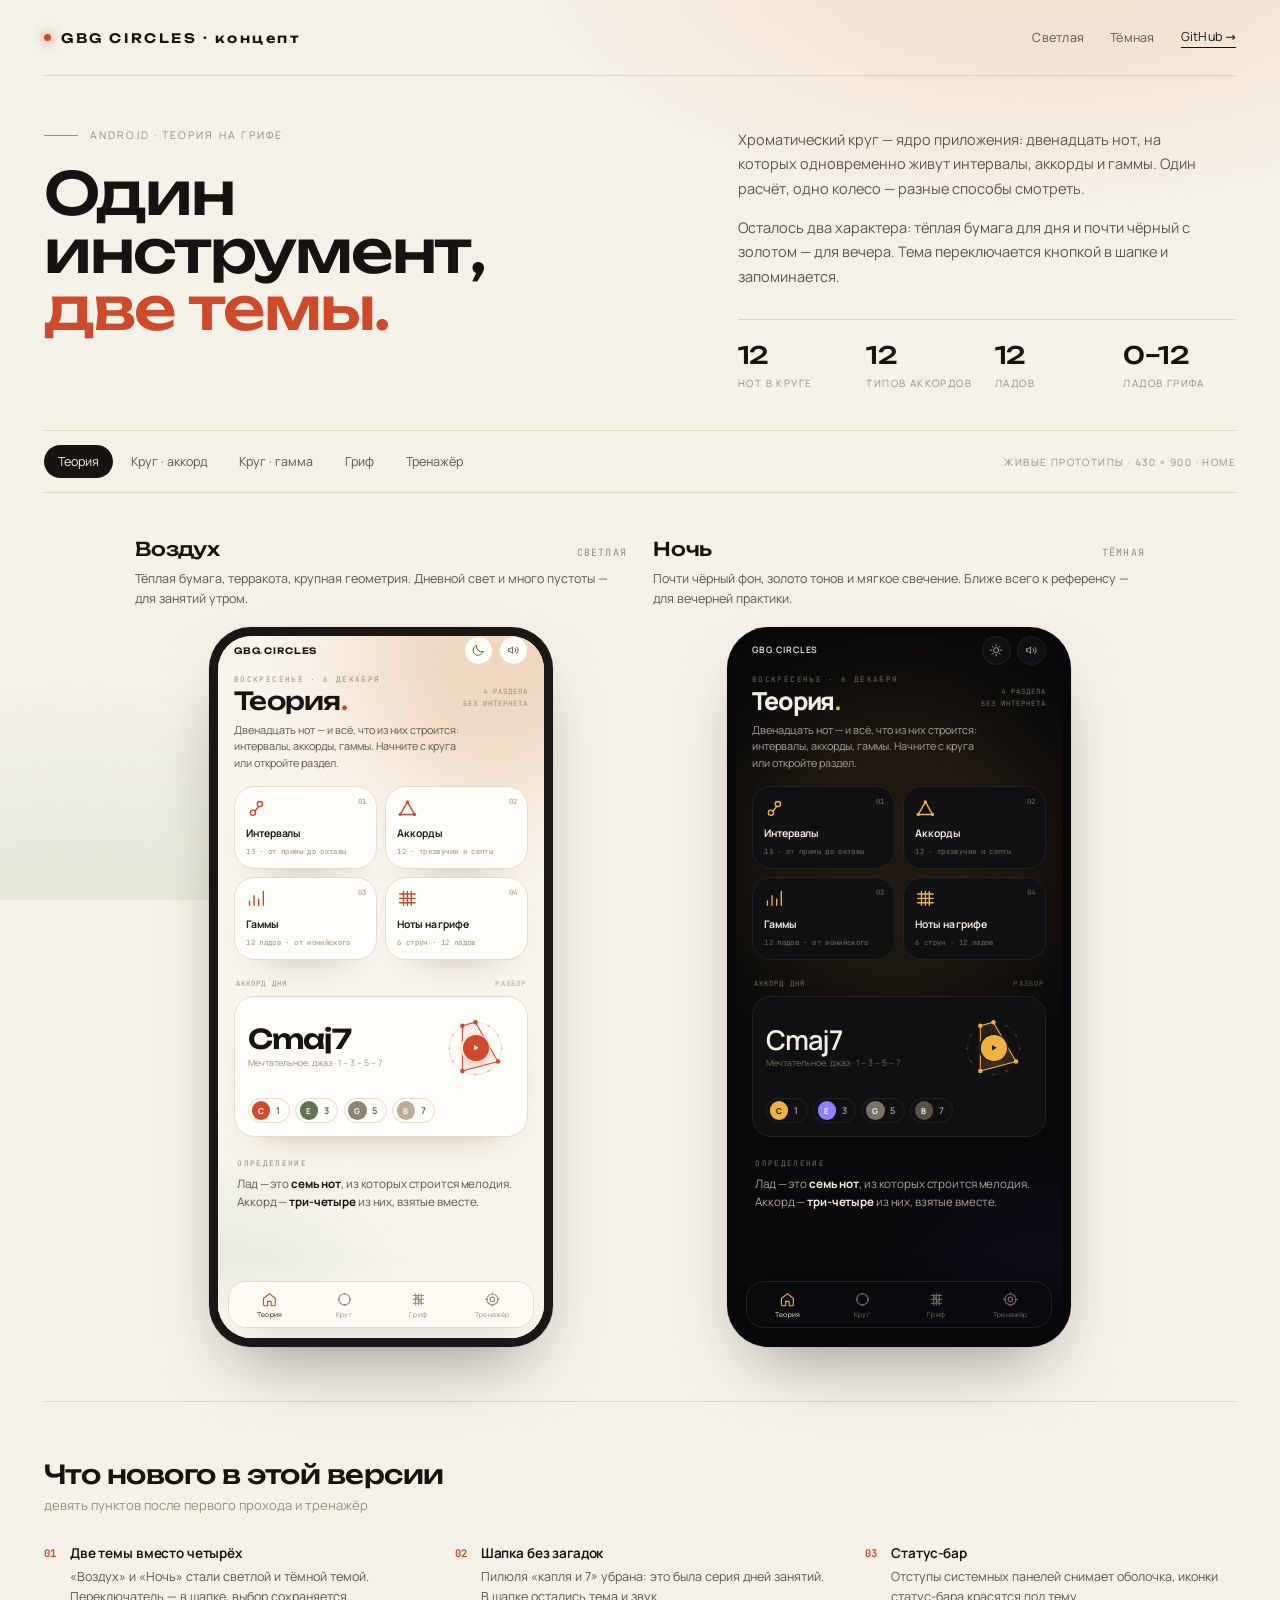
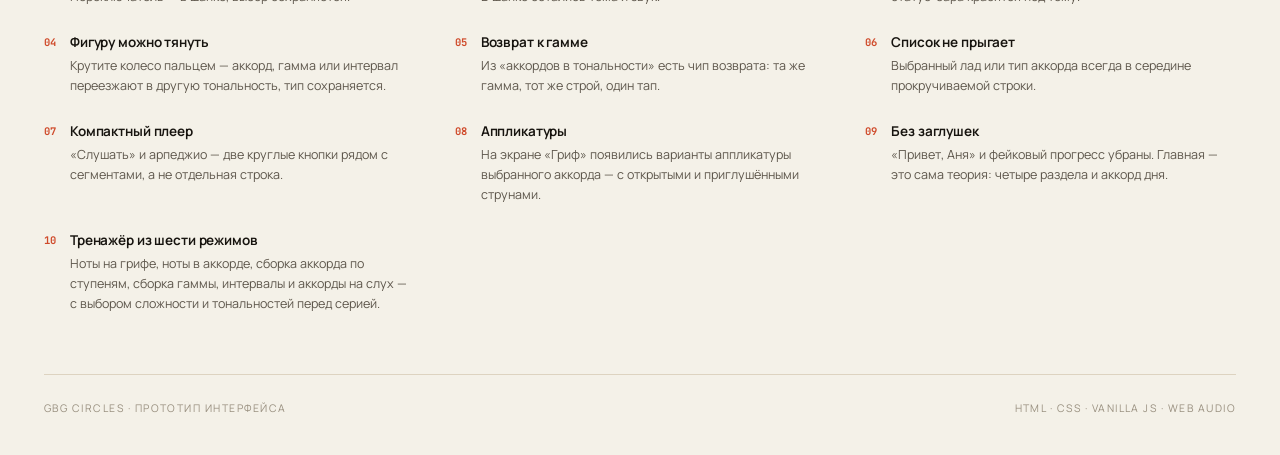
==== commit 07c5c537: "Переименование в GBG CIRCLES; свайп натуральные→все 12 в нужную сторону; щипок интервала без обрыва " ====
--- a/index.html
+++ b/index.html
@@ -3,7 +3,7 @@
 <head>
 <meta charset="utf-8">
 <meta name="viewport" content="width=device-width, initial-scale=1">
-<title>ЛАД — две темы, один инструмент</title>
+<title>GBG CIRCLES — две темы, один инструмент</title>
 <link rel="stylesheet" href="assets/fonts/fonts.css">
 <style>
   :root{
@@ -114,7 +114,7 @@
 <div class="wrap">
 
   <header class="top">
-    <div class="brand"><i></i>ЛАД · концепт</div>
+    <div class="brand"><i></i>GBG CIRCLES · концепт</div>
     <nav>
       <a href="app.html?theme=air">Светлая</a>
       <a href="app.html?theme=night">Тёмная</a>
@@ -181,7 +181,7 @@
   </section>
 
   <footer>
-    <span>ЛАД · прототип интерфейса</span>
+    <span>GBG CIRCLES · прототип интерфейса</span>
     <span>HTML · CSS · vanilla JS · Web Audio</span>
   </footer>
 </div>
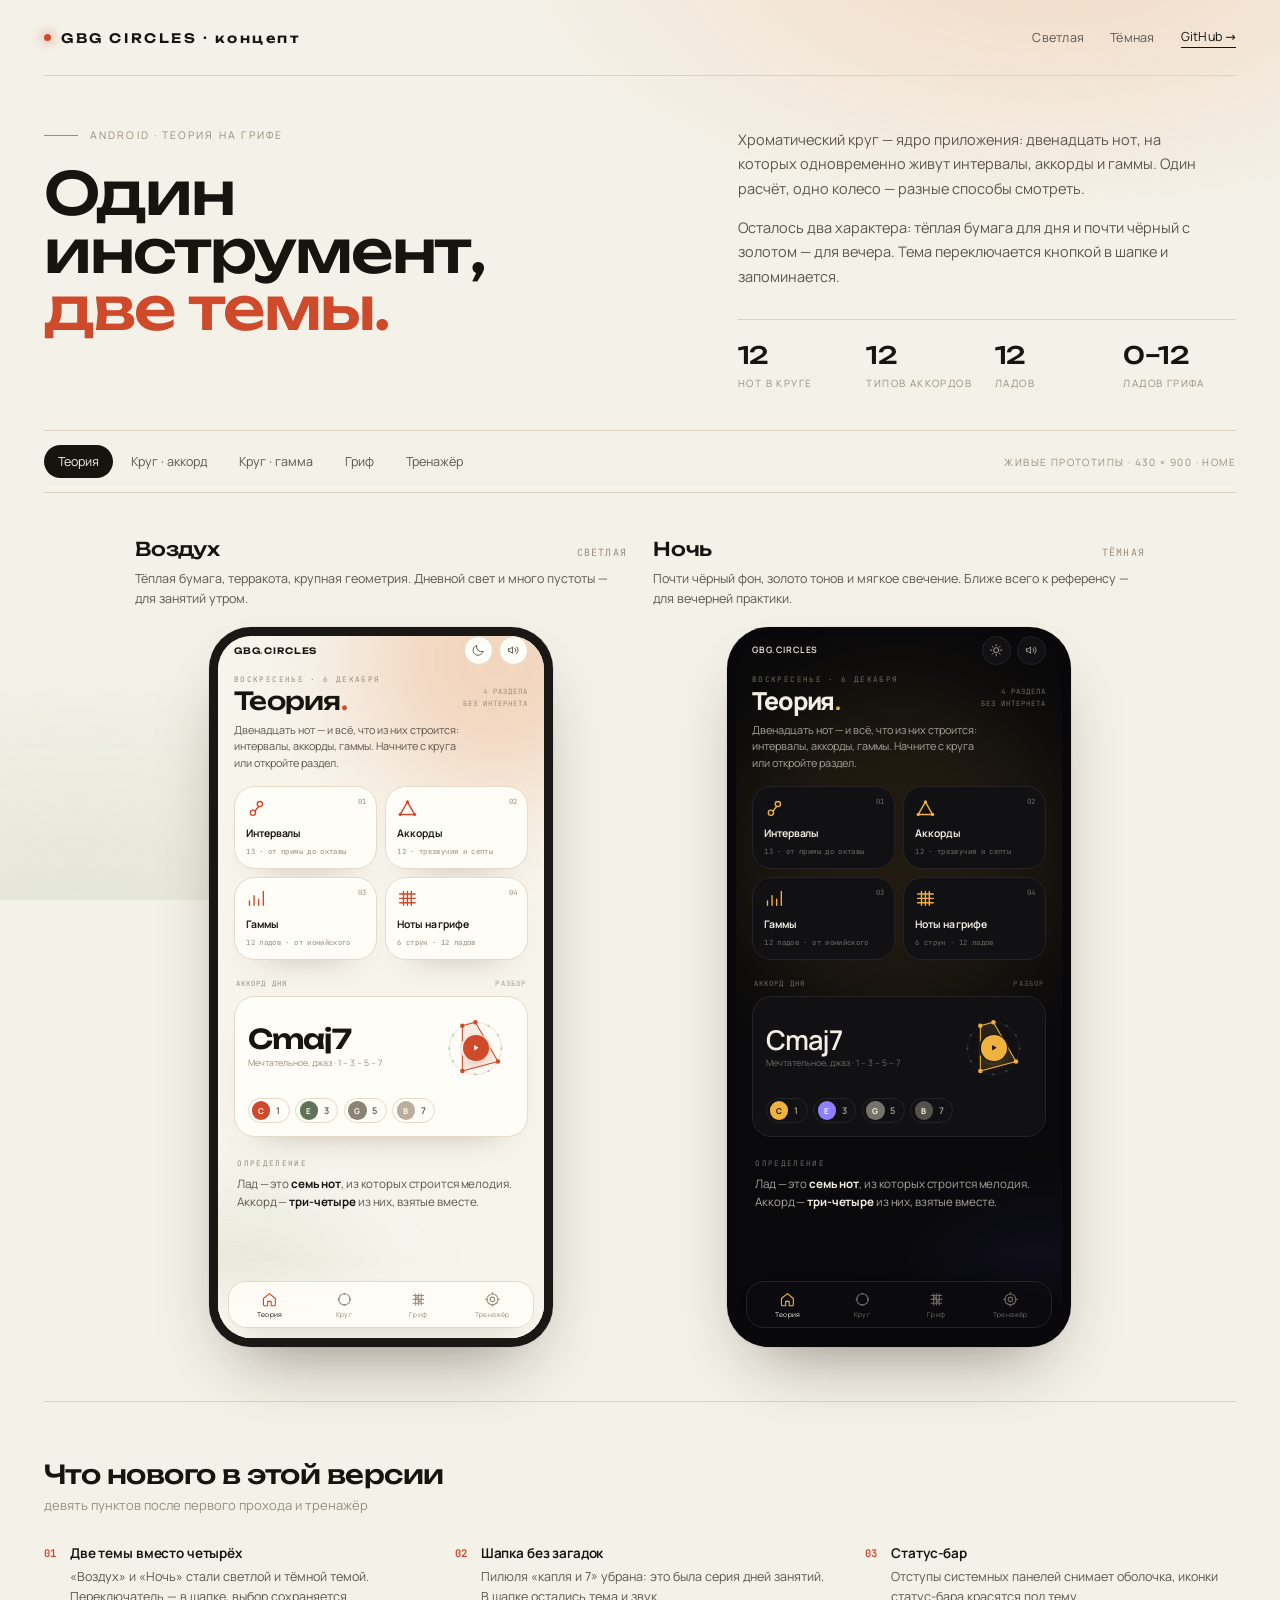
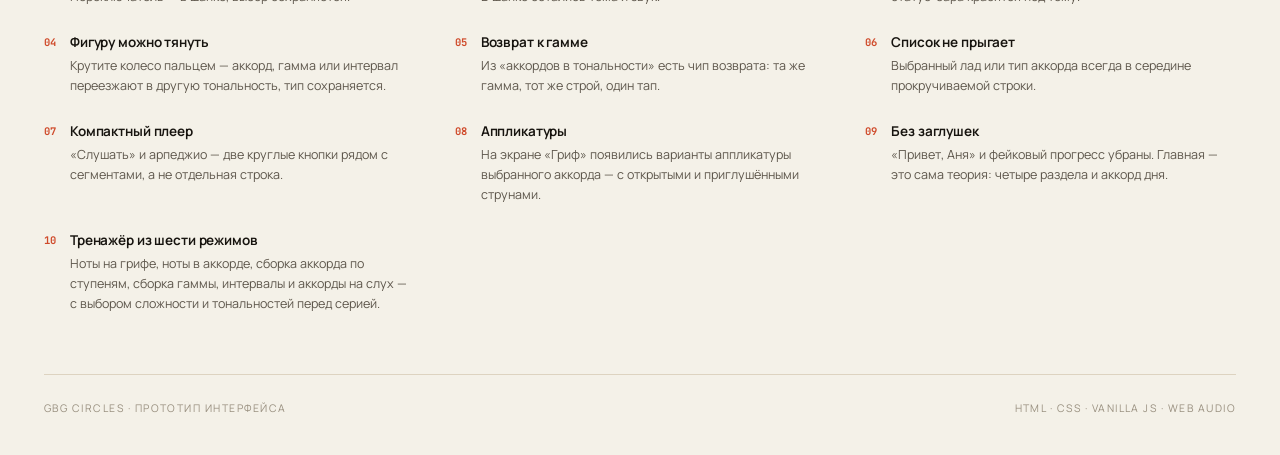
==== commit ccf92e79: "Репозиторий переименован в gbg-circles; версия 0.3.0 (versionCode 2) под новый пакет" ====
--- a/index.html
+++ b/index.html
@@ -118,7 +118,7 @@
     <nav>
       <a href="app.html?theme=air">Светлая</a>
       <a href="app.html?theme=night">Тёмная</a>
-      <a class="cta" href="https://github.com/DDaaBBrrOO/guitarchords" target="_blank" rel="noopener">GitHub →</a>
+      <a class="cta" href="https://github.com/DDaaBBrrOO/gbg-circles" target="_blank" rel="noopener">GitHub →</a>
     </nav>
   </header>
 
